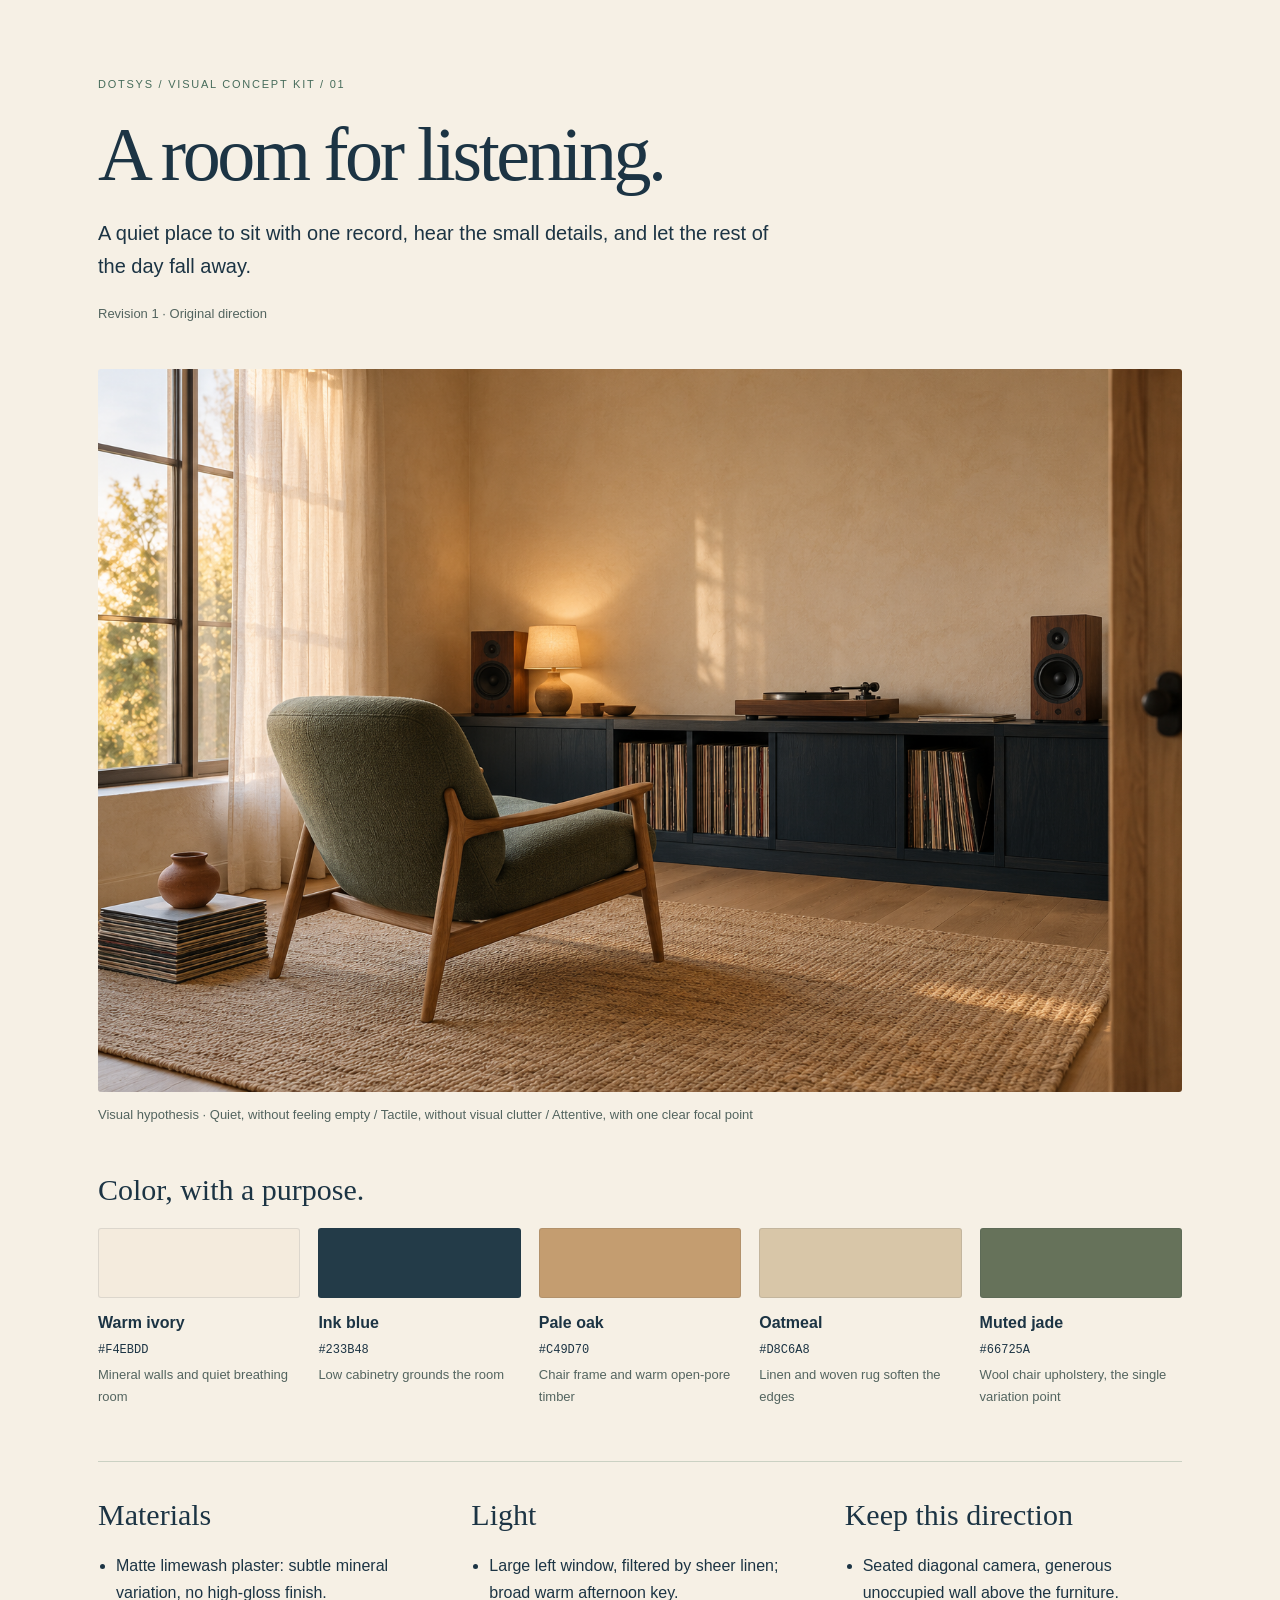
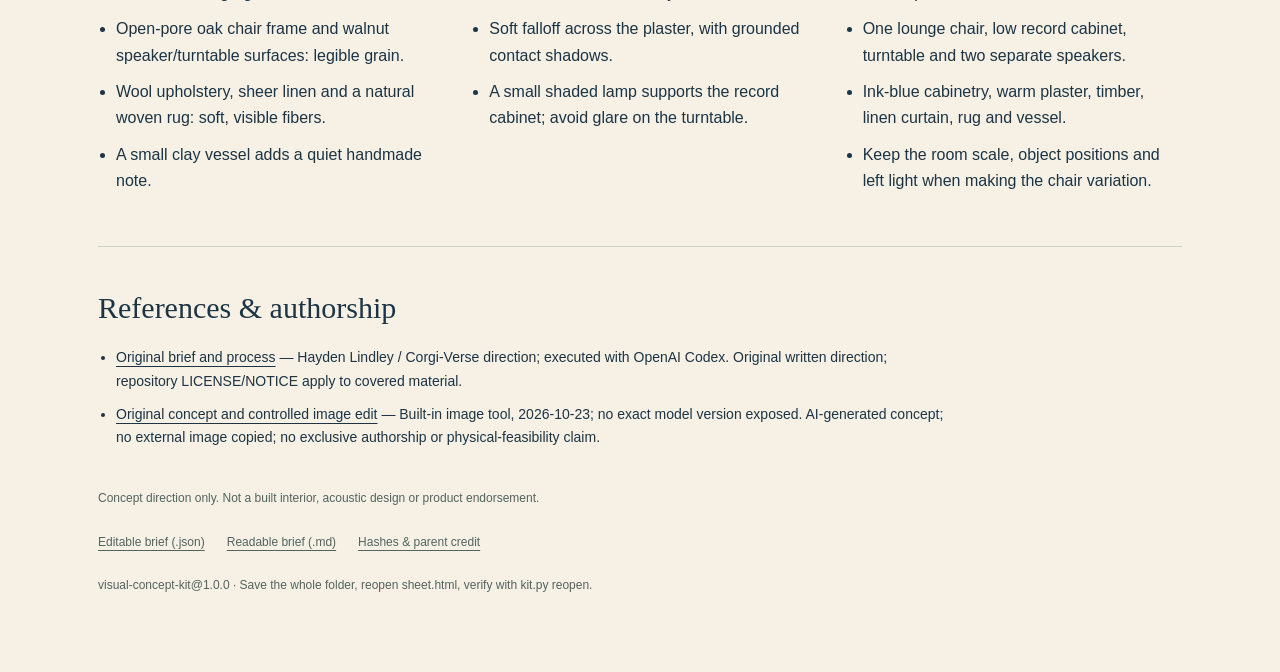
==== creations/quiet-listening-room/original/sheet.html @ 7c347469 "Add verified visual concept kit and curated creation exchange" ====
<!doctype html>
<html lang="en"><head><meta charset="utf-8"><meta name="viewport" content="width=device-width,initial-scale=1"><title>A room for listening. · Direction sheet</title><link rel="stylesheet" href="sheet.css"></head><body>
<a class="skip" href="#main">Skip to direction</a><main id="main"><header><p class="eyebrow">DOTSYS / VISUAL CONCEPT KIT / 01</p><h1>A room for listening.</h1><p class="intent">A quiet place to sit with one record, hear the small details, and let the rest of the day fall away.</p><p class="meta">Revision 1 · Original direction</p></header>
<figure><img src="concept.png" width="1536" height="1024" alt="A quiet listening room with an oak lounge chair, dark record cabinet, linen curtain and soft left daylight. Chair upholstery: Muted jade."><figcaption>Visual hypothesis · Quiet, without feeling empty / Tactile, without visual clutter / Attentive, with one clear focal point</figcaption></figure>
<section class="palette"><h2>Color, with a purpose.</h2><ul><li><span class="swatch s0" aria-hidden="true"></span><strong>Warm ivory</strong><code>#F4EBDD</code><small>Mineral walls and quiet breathing room</small></li><li><span class="swatch s1" aria-hidden="true"></span><strong>Ink blue</strong><code>#233B48</code><small>Low cabinetry grounds the room</small></li><li><span class="swatch s2" aria-hidden="true"></span><strong>Pale oak</strong><code>#C49D70</code><small>Chair frame and warm open-pore timber</small></li><li><span class="swatch s3" aria-hidden="true"></span><strong>Oatmeal</strong><code>#D8C6A8</code><small>Linen and woven rug soften the edges</small></li><li><span class="swatch s4" aria-hidden="true"></span><strong>Muted jade</strong><code>#66725A</code><small>Wool chair upholstery, the single variation point</small></li></ul></section><div class="decisions"><section><h2>Materials</h2><ul><li>Matte limewash plaster: subtle mineral variation, no high-gloss finish.</li><li>Open-pore oak chair frame and walnut speaker/turntable surfaces: legible grain.</li><li>Wool upholstery, sheer linen and a natural woven rug: soft, visible fibers.</li><li>A small clay vessel adds a quiet handmade note.</li></ul></section><section><h2>Light</h2><ul><li>Large left window, filtered by sheer linen; broad warm afternoon key.</li><li>Soft falloff across the plaster, with grounded contact shadows.</li><li>A small shaded lamp supports the record cabinet; avoid glare on the turntable.</li></ul></section><section><h2>Keep this direction</h2><ul><li>Seated diagonal camera, generous unoccupied wall above the furniture.</li><li>One lounge chair, low record cabinet, turntable and two separate speakers.</li><li>Ink-blue cabinetry, warm plaster, timber, linen curtain, rug and vessel.</li><li>Keep the room scale, object positions and left light when making the chair variation.</li></ul></section></div>
<section class="sources"><h2>References &amp; authorship</h2><ul><li><a href="https://github.com/corgi-verse/dotsys-public/blob/main/creations/quiet-listening-room/PROCESS.md">Original brief and process</a> — Hayden Lindley / Corgi-Verse direction; executed with OpenAI Codex. Original written direction; repository LICENSE/NOTICE apply to covered material.</li><li><a href="https://github.com/corgi-verse/dotsys-public/tree/main/creations/quiet-listening-room">Original concept and controlled image edit</a> — Built-in image tool, 2026-10-23; no exact model version exposed. AI-generated concept; no external image copied; no exclusive authorship or physical-feasibility claim.</li></ul></section><footer><p>Concept direction only. Not a built interior, acoustic design or product endorsement.</p><nav aria-label="Editable files"><a href="brief.json" download>Editable brief (.json)</a><a href="brief.md" download>Readable brief (.md)</a><a href="manifest.json">Hashes &amp; parent credit</a></nav><p>visual-concept-kit@1.0.0 · Save the whole folder, reopen sheet.html, verify with kit.py reopen.</p></footer></main></body></html>
---- creations/quiet-listening-room/original/sheet.css ----
*{box-sizing:border-box}body{margin:0;background:#f6f0e5;color:#1c3444;font:16px/1.65 Arial,sans-serif}main{max-width:1180px;margin:auto;padding:64px 48px}header{max-width:850px;padding-bottom:32px}.eyebrow{font-size:11px;letter-spacing:.16em;color:#476c5b}h1,h2{font-family:Georgia,serif;font-weight:400;line-height:1.1}h1{font-size:clamp(44px,6vw,76px);letter-spacing:-.045em;margin:20px 0}h2{font-size:30px;margin:0 0 22px}.intent{font-size:20px;max-width:680px}.meta,figcaption,small{color:#53645f;font-size:13px}figure{margin:0 0 48px}img{display:block;width:100%;height:auto;border-radius:3px}figcaption{padding-top:12px}.palette ul{display:grid;grid-template-columns:repeat(5,1fr);gap:18px;list-style:none;padding:0}.palette li{display:flex;flex-direction:column}.swatch{height:70px;border:1px solid #1c34441c;margin-bottom:12px;border-radius:3px}code{font-size:12px;padding:4px 0}.decisions{display:grid;grid-template-columns:repeat(3,1fr);gap:36px;border-block:1px solid #cbd1c3;margin:44px 0;padding:36px 0}.decisions ul,.sources ul{padding-left:18px}li{margin-bottom:10px}.sources{max-width:850px;font-size:14px}.sources a,a{color:inherit;text-underline-offset:4px;overflow-wrap:anywhere}footer{margin-top:40px;font-size:12px;color:#53645f}nav{display:flex;flex-wrap:wrap;gap:22px;margin:24px 0}a:focus-visible{outline:3px solid #bc6c41;outline-offset:5px}.skip{position:absolute;top:-100px}.skip:focus{top:10px}@media(max-width:700px){main{padding:32px 22px}.palette ul{grid-template-columns:repeat(2,1fr)}.decisions{grid-template-columns:1fr;gap:24px}.intent{font-size:18px}h2{font-size:28px}}@media print{main{padding:0}body{background:white}.skip{display:none}figure{break-inside:avoid}.decisions{break-inside:avoid}a{color:#1c3444}}.s0{background:#F4EBDD}.s1{background:#233B48}.s2{background:#C49D70}.s3{background:#D8C6A8}.s4{background:#66725A}
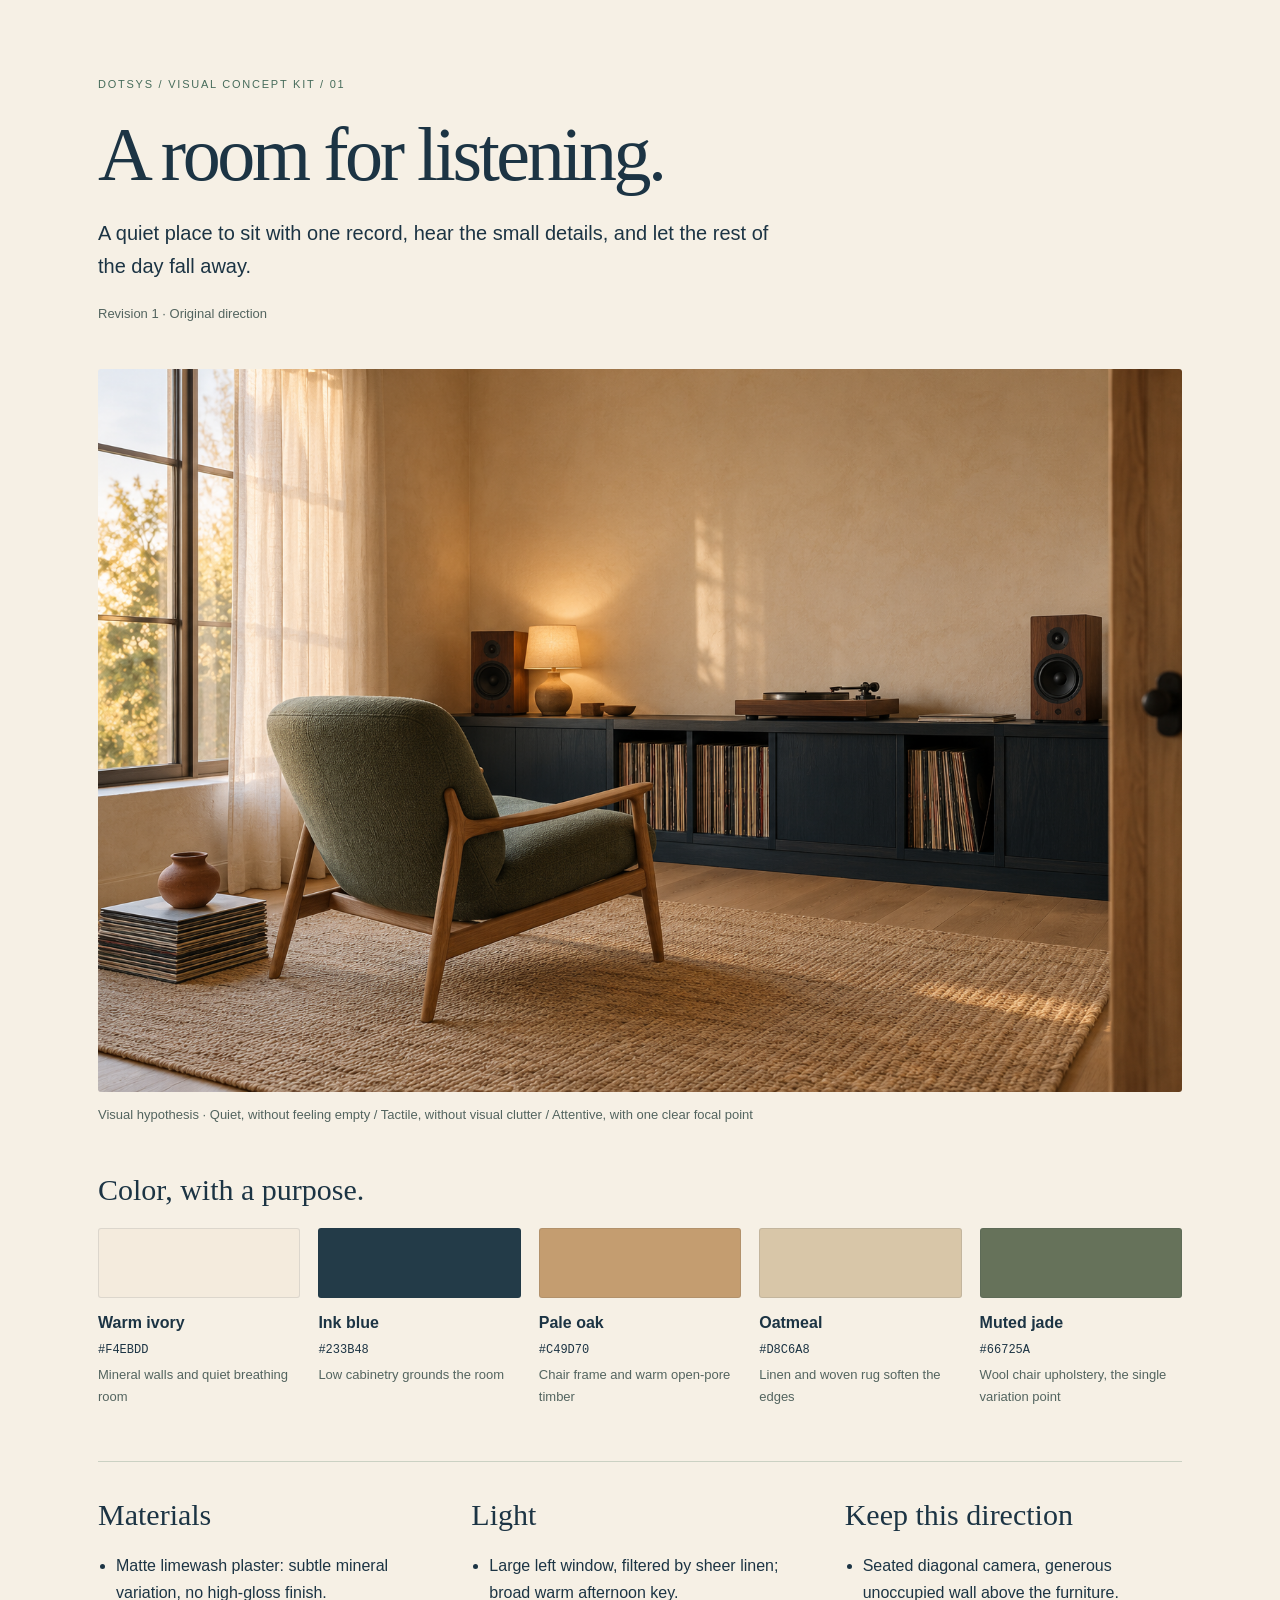
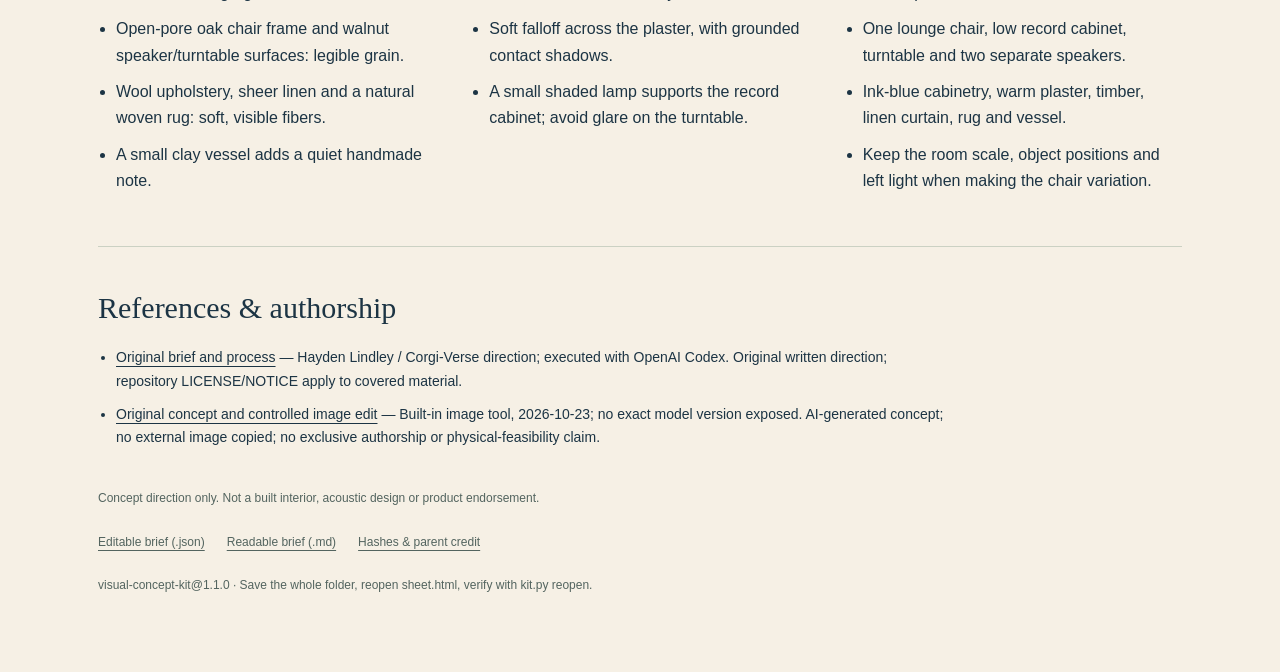
==== commit 5066edb3: "Bind creation reviews to full packages and correct image metadata" ====
--- a/creations/quiet-listening-room/original/sheet.html
+++ b/creations/quiet-listening-room/original/sheet.html
@@ -1,6 +1,6 @@
 <!doctype html>
 <html lang="en"><head><meta charset="utf-8"><meta name="viewport" content="width=device-width,initial-scale=1"><title>A room for listening. · Direction sheet</title><link rel="stylesheet" href="sheet.css"></head><body>
 <a class="skip" href="#main">Skip to direction</a><main id="main"><header><p class="eyebrow">DOTSYS / VISUAL CONCEPT KIT / 01</p><h1>A room for listening.</h1><p class="intent">A quiet place to sit with one record, hear the small details, and let the rest of the day fall away.</p><p class="meta">Revision 1 · Original direction</p></header>
-<figure><img src="concept.png" width="1536" height="1024" alt="A quiet listening room with an oak lounge chair, dark record cabinet, linen curtain and soft left daylight. Chair upholstery: Muted jade."><figcaption>Visual hypothesis · Quiet, without feeling empty / Tactile, without visual clutter / Attentive, with one clear focal point</figcaption></figure>
+<figure><img src="concept.png" width="1536" height="1024" alt="A quiet listening room with an oak lounge chair, low record cabinet, linen curtain and soft left daylight. Chair upholstery: Muted jade."><figcaption>Visual hypothesis · Quiet, without feeling empty / Tactile, without visual clutter / Attentive, with one clear focal point</figcaption></figure>
 <section class="palette"><h2>Color, with a purpose.</h2><ul><li><span class="swatch s0" aria-hidden="true"></span><strong>Warm ivory</strong><code>#F4EBDD</code><small>Mineral walls and quiet breathing room</small></li><li><span class="swatch s1" aria-hidden="true"></span><strong>Ink blue</strong><code>#233B48</code><small>Low cabinetry grounds the room</small></li><li><span class="swatch s2" aria-hidden="true"></span><strong>Pale oak</strong><code>#C49D70</code><small>Chair frame and warm open-pore timber</small></li><li><span class="swatch s3" aria-hidden="true"></span><strong>Oatmeal</strong><code>#D8C6A8</code><small>Linen and woven rug soften the edges</small></li><li><span class="swatch s4" aria-hidden="true"></span><strong>Muted jade</strong><code>#66725A</code><small>Wool chair upholstery, the single variation point</small></li></ul></section><div class="decisions"><section><h2>Materials</h2><ul><li>Matte limewash plaster: subtle mineral variation, no high-gloss finish.</li><li>Open-pore oak chair frame and walnut speaker/turntable surfaces: legible grain.</li><li>Wool upholstery, sheer linen and a natural woven rug: soft, visible fibers.</li><li>A small clay vessel adds a quiet handmade note.</li></ul></section><section><h2>Light</h2><ul><li>Large left window, filtered by sheer linen; broad warm afternoon key.</li><li>Soft falloff across the plaster, with grounded contact shadows.</li><li>A small shaded lamp supports the record cabinet; avoid glare on the turntable.</li></ul></section><section><h2>Keep this direction</h2><ul><li>Seated diagonal camera, generous unoccupied wall above the furniture.</li><li>One lounge chair, low record cabinet, turntable and two separate speakers.</li><li>Ink-blue cabinetry, warm plaster, timber, linen curtain, rug and vessel.</li><li>Keep the room scale, object positions and left light when making the chair variation.</li></ul></section></div>
-<section class="sources"><h2>References &amp; authorship</h2><ul><li><a href="https://github.com/corgi-verse/dotsys-public/blob/main/creations/quiet-listening-room/PROCESS.md">Original brief and process</a> — Hayden Lindley / Corgi-Verse direction; executed with OpenAI Codex. Original written direction; repository LICENSE/NOTICE apply to covered material.</li><li><a href="https://github.com/corgi-verse/dotsys-public/tree/main/creations/quiet-listening-room">Original concept and controlled image edit</a> — Built-in image tool, 2026-10-23; no exact model version exposed. AI-generated concept; no external image copied; no exclusive authorship or physical-feasibility claim.</li></ul></section><footer><p>Concept direction only. Not a built interior, acoustic design or product endorsement.</p><nav aria-label="Editable files"><a href="brief.json" download>Editable brief (.json)</a><a href="brief.md" download>Readable brief (.md)</a><a href="manifest.json">Hashes &amp; parent credit</a></nav><p>visual-concept-kit@1.0.0 · Save the whole folder, reopen sheet.html, verify with kit.py reopen.</p></footer></main></body></html>+<section class="sources"><h2>References &amp; authorship</h2><ul><li><a href="https://github.com/corgi-verse/dotsys-public/blob/main/creations/quiet-listening-room/PROCESS.md">Original brief and process</a> — Hayden Lindley / Corgi-Verse direction; executed with OpenAI Codex. Original written direction; repository LICENSE/NOTICE apply to covered material.</li><li><a href="https://github.com/corgi-verse/dotsys-public/tree/main/creations/quiet-listening-room">Original concept and controlled image edit</a> — Built-in image tool, 2026-10-23; no exact model version exposed. AI-generated concept; no external image copied; no exclusive authorship or physical-feasibility claim.</li></ul></section><footer><p>Concept direction only. Not a built interior, acoustic design or product endorsement.</p><nav aria-label="Editable files"><a href="brief.json" download>Editable brief (.json)</a><a href="brief.md" download>Readable brief (.md)</a><a href="manifest.json">Hashes &amp; parent credit</a></nav><p>visual-concept-kit@1.1.0 · Save the whole folder, reopen sheet.html, verify with kit.py reopen.</p></footer></main></body></html>
